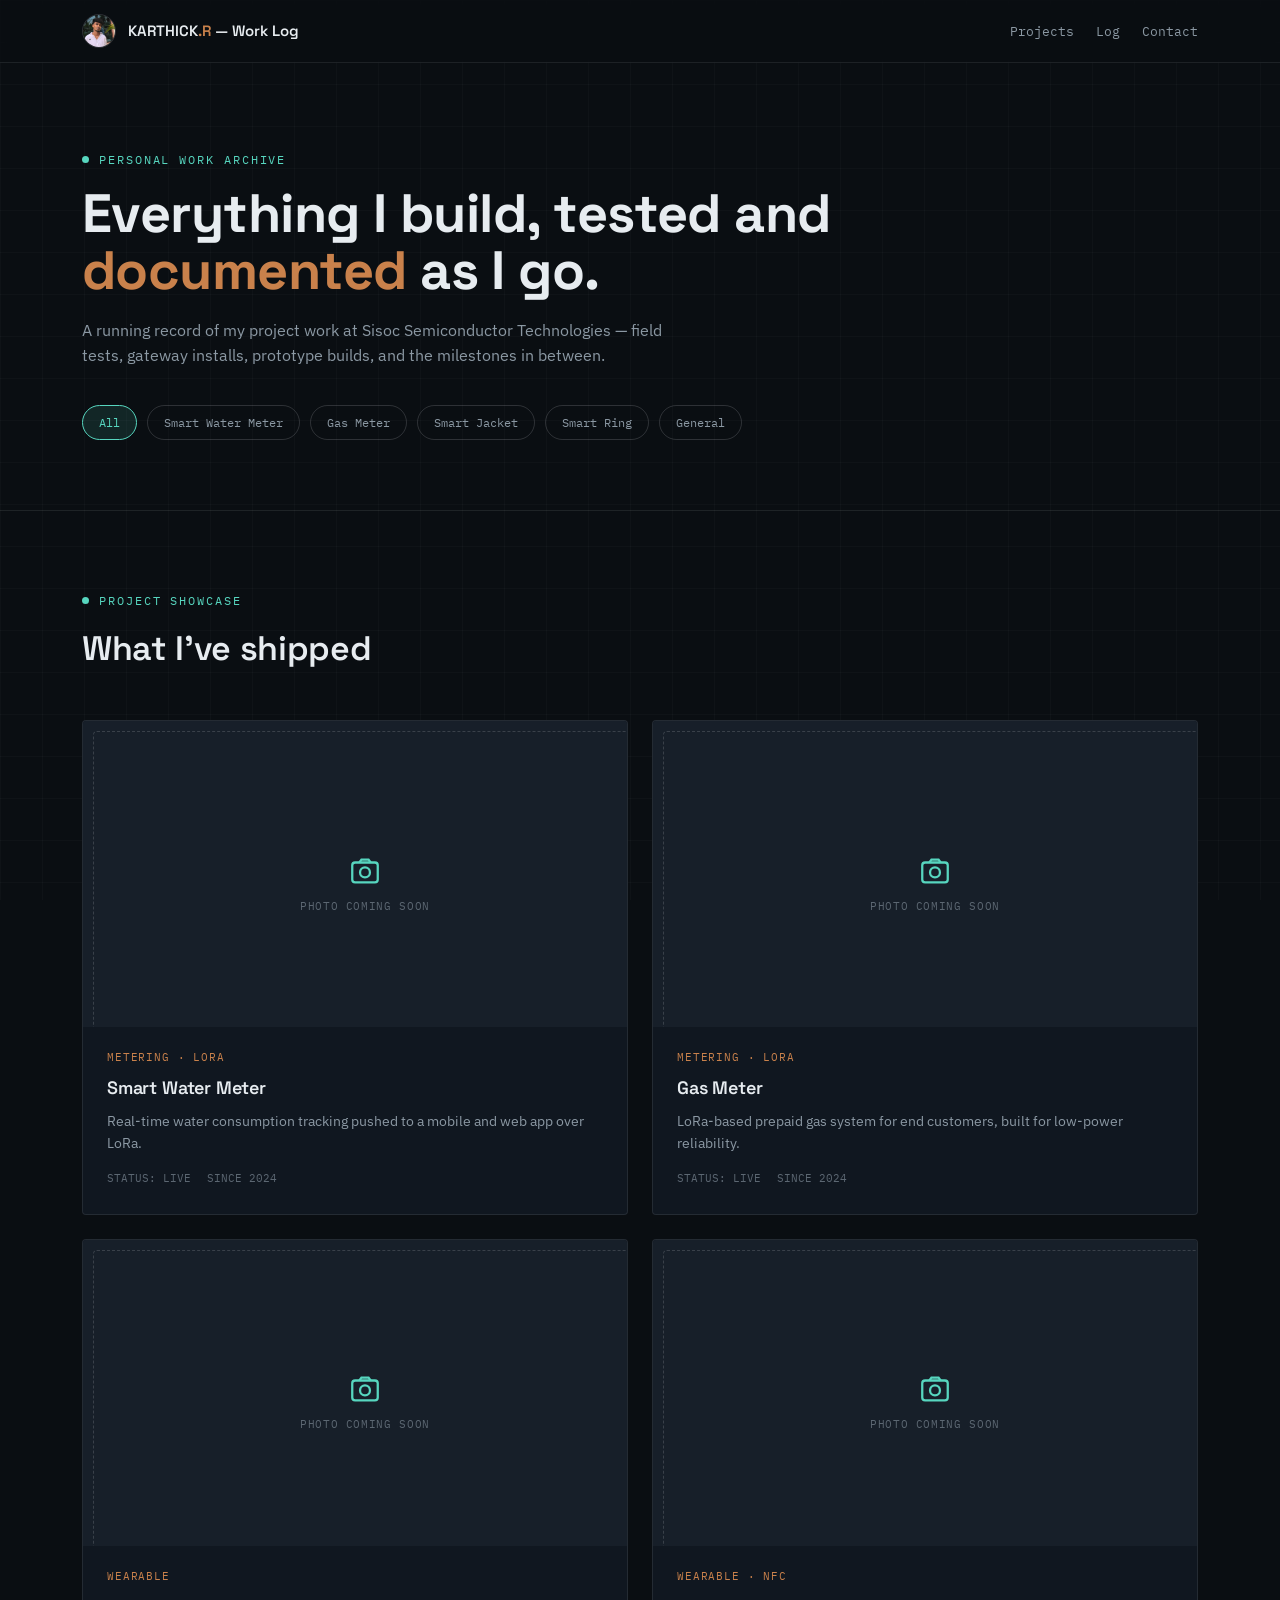
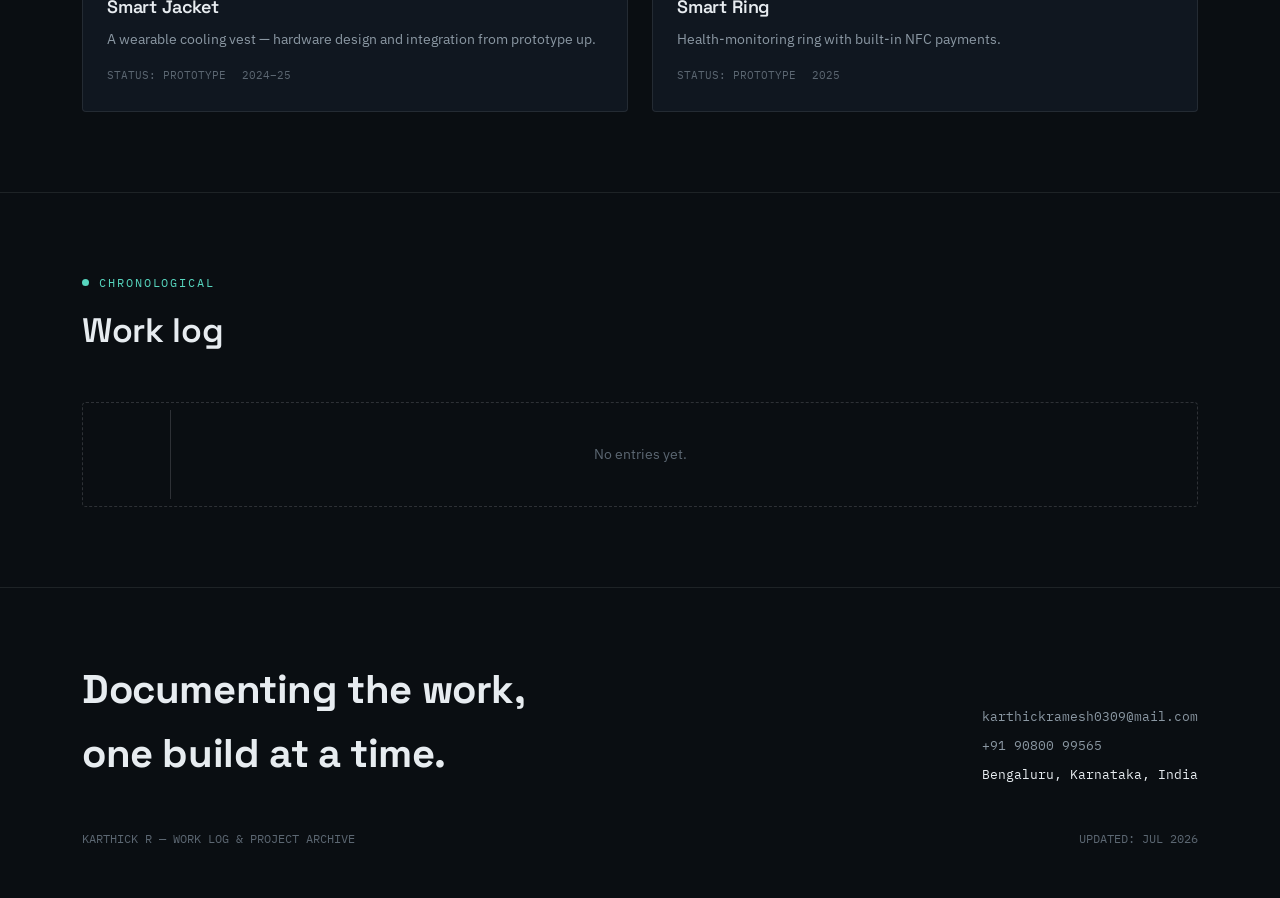
==== index.html @ 25d89728 "Rename index (2).html to index.html" ====
<!DOCTYPE html>
<html lang="en">
<head>
<meta charset="UTF-8">
<meta name="viewport" content="width=device-width, initial-scale=1.0">
<title>Karthick R — Work Log</title>
<style>

  @import url('https://fonts.googleapis.com/css2?family=Space+Grotesk:wght@400;500;600;700&family=IBM+Plex+Sans:wght@400;500;600&family=IBM+Plex+Mono:wght@400;500&display=swap');

  :root{
    --bg:#0A0E12; --surface:#101720; --surface-2:#171F29;
    --line: rgba(232,237,240,0.09); --line-strong: rgba(232,237,240,0.16);
    --copper:#C9814B; --copper-soft: rgba(201,129,75,0.14);
    --signal:#57D6BF; --signal-soft: rgba(87,214,191,0.12);
    --text:#E7ECF0; --text-muted:#8B98A3; --text-dim:#5C6772;
    --danger:#D9705E;
  }
  *{ box-sizing:border-box; margin:0; padding:0; }
  html{ scroll-behavior:smooth; }
  body{ background:var(--bg); color:var(--text); font-family:'IBM Plex Sans',sans-serif; line-height:1.6; }
  body::before{
    content:""; position:fixed; inset:0;
    background-image:linear-gradient(var(--line) 1px, transparent 1px), linear-gradient(90deg, var(--line) 1px, transparent 1px);
    background-size:42px 42px; opacity:0.3; pointer-events:none; z-index:0;
  }
  .wrap{ position:relative; z-index:1; max-width:1180px; margin:0 auto; padding:0 32px; }
  h1,h2,h3{ font-family:'Space Grotesk',sans-serif; letter-spacing:-0.01em; }
  .mono{ font-family:'IBM Plex Mono',monospace; }
  .eyebrow{ font-family:'IBM Plex Mono',monospace; font-size:12px; letter-spacing:0.16em; text-transform:uppercase; color:var(--signal); display:flex; align-items:center; gap:10px; }
  .eyebrow::before{ content:""; width:7px; height:7px; border-radius:50%; background:var(--signal); box-shadow:0 0 0 0 rgba(87,214,191,0.6); animation:blip 2.4s infinite; }
  @keyframes blip{ 0%{box-shadow:0 0 0 0 rgba(87,214,191,.55);} 70%{box-shadow:0 0 0 8px rgba(87,214,191,0);} 100%{box-shadow:0 0 0 0 rgba(87,214,191,0);} }

  nav{ position:fixed; top:0; left:0; right:0; z-index:60; backdrop-filter:blur(10px); background:rgba(10,14,18,0.75); border-bottom:1px solid var(--line); }
  nav .wrap{ display:flex; align-items:center; justify-content:space-between; padding:14px 32px; }
  .brand{ display:flex; align-items:center; gap:12px; }
  .brand img{ width:34px; height:34px; border-radius:50%; object-fit:cover; border:1px solid var(--line-strong); }
  .brand .name{ font-family:'Space Grotesk',sans-serif; font-weight:600; font-size:15px; }
  .brand .name span{ color:var(--copper); }
  .navlinks{ display:flex; gap:22px; align-items:center; font-family:'IBM Plex Mono',monospace; font-size:12.5px; color:var(--text-muted); }
  .navlinks a{ color:inherit; text-decoration:none; transition:color .2s; }
  .navlinks a:hover{ color:var(--text); }

  .btn{
    font-family:'IBM Plex Mono',monospace; font-size:12.5px; padding:10px 18px; border-radius:3px;
    border:1px solid var(--line-strong); cursor:pointer; background:transparent; color:var(--text);
    transition:transform .15s, border-color .15s, background .15s;
    display:inline-flex; align-items:center; gap:8px;
  }
  .btn:hover{ transform:translateY(-1px); border-color:var(--signal); color:var(--signal); }
  .btn-solid{ background:var(--copper); color:#0A0E12; border-color:var(--copper); font-weight:600; }
  .btn-solid:hover{ background:#DA9563; color:#0A0E12; }
  .btn-small{ padding:6px 12px; font-size:11px; }
  .btn-danger:hover{ border-color:var(--danger); color:var(--danger); }

  header.hero{ padding:150px 0 70px; }
  .hero h1{ font-size:clamp(34px,4.6vw,54px); font-weight:700; line-height:1.06; margin:16px 0 18px; max-width:760px; }
  .hero h1 .accent{ color:var(--copper); }
  .hero p{ color:var(--text-muted); max-width:600px; font-size:16px; }

  .filter-row{ display:flex; gap:10px; flex-wrap:wrap; margin-top:36px; }
  .filter-chip{
    font-family:'IBM Plex Mono',monospace; font-size:12px; padding:9px 16px; border-radius:20px;
    border:1px solid var(--line-strong); color:var(--text-muted); cursor:pointer; background:transparent;
    transition:border-color .2s, color .2s, background .2s;
  }
  .filter-chip:hover{ border-color:var(--signal); color:var(--text); }
  .filter-chip.active{ background:var(--signal-soft); border-color:var(--signal); color:var(--signal); }

  section{ padding:80px 0; border-top:1px solid var(--line); }
  .section-head{ margin-bottom:44px; display:flex; justify-content:space-between; align-items:flex-end; flex-wrap:wrap; gap:16px; }
  .section-head h2{ font-size:clamp(26px,3.2vw,34px); margin-top:12px; font-weight:600; }
  .section-head p{ color:var(--text-muted); font-size:14.5px; max-width:460px; margin-top:10px; }

  .project-grid{ display:grid; grid-template-columns:repeat(2,1fr); gap:24px; }
  .project-card{ background:var(--surface); border:1px solid var(--line); border-radius:4px; overflow:hidden; transition:border-color .25s, transform .25s; }
  .project-card:hover{ border-color:var(--signal); transform:translateY(-4px); }
  .project-cover{ position:relative; aspect-ratio:16/9; overflow:hidden; background:var(--surface-2); cursor:pointer; }
  .project-cover img{ width:100%; height:100%; object-fit:cover; display:block; transition:transform .5s ease; }
  .project-card:hover .project-cover img{ transform:scale(1.04); }
  .cover-empty{ width:100%; height:100%; display:flex; flex-direction:column; align-items:center; justify-content:center; gap:10px; color:var(--text-dim); border:1px dashed var(--line-strong); margin:10px; border-radius:4px; }
  .cover-empty svg{ stroke:var(--signal); }
  .cover-empty span{ font-family:'IBM Plex Mono',monospace; font-size:11px; letter-spacing:0.06em; }
  .project-body{ padding:22px 24px 26px; }
  .project-tag{ font-family:'IBM Plex Mono',monospace; font-size:10.5px; color:var(--copper); letter-spacing:0.08em; text-transform:uppercase; }
  .project-body h3{ font-size:18px; font-weight:600; margin:8px 0 8px; }
  .project-body p{ font-size:13.5px; color:var(--text-muted); }
  .project-meta{ display:flex; gap:16px; margin-top:16px; font-family:'IBM Plex Mono',monospace; font-size:11px; color:var(--text-dim); }

  .log-feed{ position:relative; }
  .log-feed::before{ content:""; position:absolute; left:88px; top:8px; bottom:8px; width:1px; background:var(--line-strong); }
  .log-feed.empty::before{ display:none; }
  .log-entry{ position:relative; padding-left:140px; margin-bottom:56px; }
  .log-entry:last-child{ margin-bottom:0; }
  .log-date{ position:absolute; left:0; top:2px; width:80px; text-align:right; font-family:'IBM Plex Mono',monospace; font-size:11.5px; color:var(--text-dim); line-height:1.5; }
  .log-dot{ position:absolute; left:84px; top:6px; width:9px; height:9px; border-radius:50%; background:var(--bg); border:2px solid var(--signal); }
  .log-top-row{ display:flex; justify-content:space-between; align-items:flex-start; gap:16px; }
  .log-tag{ font-family:'IBM Plex Mono',monospace; font-size:10.5px; color:var(--copper); text-transform:uppercase; letter-spacing:0.08em; }
  .log-entry h3{ font-size:17px; font-weight:600; margin:8px 0 14px; }
  .log-media{ display:grid; grid-template-columns:repeat(auto-fill, minmax(220px,1fr)); gap:14px; margin-bottom:14px; }
  figure{ background:var(--surface); border:1px solid var(--line); border-radius:4px; overflow:hidden; }
  figure img{ width:100%; aspect-ratio:4/3; object-fit:cover; display:block; cursor:zoom-in; }
  figcaption{ font-family:'IBM Plex Mono',monospace; font-size:11px; color:var(--text-muted); padding:10px 12px; border-top:1px solid var(--line); }
  .log-notes{ color:var(--text-muted); font-size:14px; }
  .empty-state{ color:var(--text-dim); font-size:14px; padding:40px 0; text-align:center; border:1px dashed var(--line-strong); border-radius:4px; }

  footer{ padding:70px 0 50px; border-top:1px solid var(--line); }
  .footer-grid{ display:flex; justify-content:space-between; align-items:flex-end; flex-wrap:wrap; gap:24px; }
  .contact-list{ display:flex; flex-direction:column; gap:8px; font-family:'IBM Plex Mono',monospace; font-size:13px; }
  .contact-list a{ color:var(--text-muted); text-decoration:none; }
  .contact-list a:hover{ color:var(--signal); }
  .foot-note{ margin-top:44px; display:flex; justify-content:space-between; color:var(--text-dim); font-size:11.5px; font-family:'IBM Plex Mono',monospace; flex-wrap:wrap; gap:10px; }

  .lightbox{ position:fixed; inset:0; background:rgba(6,8,10,0.92); display:none; align-items:center; justify-content:center; z-index:100; padding:40px; cursor:zoom-out; }
  .lightbox.open{ display:flex; }
  .lightbox img{ max-width:min(900px,100%); max-height:85vh; border-radius:4px; border:1px solid var(--line-strong); }

  /* MODAL */
  .modal-overlay{ position:fixed; inset:0; background:rgba(6,8,10,0.75); z-index:90; display:none; align-items:flex-start; justify-content:center; padding:80px 20px; overflow-y:auto; }
  .modal-overlay.open{ display:flex; }
  .modal{ background:var(--surface); border:1px solid var(--line-strong); border-radius:6px; width:100%; max-width:560px; padding:32px; }
  .modal h3{ font-size:19px; margin-bottom:22px; }
  .field{ margin-bottom:18px; }
  .field label{ display:block; font-family:'IBM Plex Mono',monospace; font-size:11px; color:var(--text-muted); text-transform:uppercase; letter-spacing:0.06em; margin-bottom:8px; }
  .field input[type=text], .field input[type=date], .field select, .field textarea{
    width:100%; background:var(--surface-2); border:1px solid var(--line-strong); border-radius:3px;
    padding:10px 12px; color:var(--text); font-family:'IBM Plex Sans',sans-serif; font-size:14px;
  }
  .field textarea{ resize:vertical; min-height:64px; }
  .field input:focus, .field select:focus, .field textarea:focus{ outline:2px solid var(--signal); outline-offset:1px; }
  .photo-rows{ display:flex; flex-direction:column; gap:12px; margin-bottom:12px; }
  .photo-row{ display:flex; gap:10px; align-items:flex-start; border:1px solid var(--line); border-radius:4px; padding:10px; }
  .photo-row .thumb{ width:64px; height:64px; border-radius:3px; object-fit:cover; background:var(--surface-2); flex-shrink:0; }
  .photo-row input[type=text]{ flex:1; }
  .photo-row .remove-row{ background:none; border:none; color:var(--text-dim); cursor:pointer; font-size:16px; padding:4px 8px; }
  .photo-row .remove-row:hover{ color:var(--danger); }
  .modal-actions{ display:flex; justify-content:flex-end; gap:10px; margin-top:24px; }
  .modal-close{ position:absolute; top:18px; right:20px; background:none; border:none; color:var(--text-dim); font-size:20px; cursor:pointer; }
  .modal{ position:relative; }
  .hint{ font-size:12px; color:var(--text-dim); margin-top:6px; }
  .status-msg{ font-family:'IBM Plex Mono',monospace; font-size:12px; color:var(--signal); margin-top:14px; display:none; }
  .file-btn{ display:inline-flex; align-items:center; gap:8px; }
  .file-input{ display:none; }

  .storage-banner{
    display:none; background:var(--danger); color:#1a0e0b; font-family:'IBM Plex Mono',monospace;
    font-size:13px; text-align:center; padding:10px 16px; position:relative; z-index:70;
  }
  .storage-banner.show{ display:block; }

  @media (max-width:860px){
    .project-grid{ grid-template-columns:1fr; }
    .navlinks a:not(.btn){ display:none; }
    .log-feed::before{ left:56px; }
    .log-entry{ padding-left:0; margin-top:26px; }
    .log-date{ position:static; text-align:left; margin-bottom:8px; }
    .log-dot{ display:none; }
    .log-top-row{ flex-direction:column; }
  }

.navlinks button{ display:none; }
</style>
</head>
<body>
<nav>
  <div class="wrap">
    <div class="brand">
      <img src="[data-uri]" alt="Karthick R">
      <div class="name">KARTHICK<span>.R</span> — Work Log</div>
    </div>
    <div class="navlinks">
      <a href="#projects">Projects</a>
      <a href="#log">Log</a>
      <a href="#contact">Contact</a>
    </div>
  </div>
</nav>
<header class="hero">
  <div class="wrap">
    <div class="eyebrow">Personal work archive</div>
    <h1>Everything I build, tested and <span class="accent">documented</span> as I go.</h1>
    <p>A running record of my project work at Sisoc Semiconductor Technologies — field tests, gateway installs, prototype builds, and the milestones in between.</p>
    <div class="filter-row" id="filterRow">
      <button class="filter-chip active" data-filter="all">All</button>
      <button class="filter-chip" data-filter="water">Smart Water Meter</button>
      <button class="filter-chip" data-filter="gas">Gas Meter</button>
      <button class="filter-chip" data-filter="jacket">Smart Jacket</button>
      <button class="filter-chip" data-filter="ring">Smart Ring</button>
      <button class="filter-chip" data-filter="general">General</button>
    </div>
  </div>
</header>
<section id="projects">
  <div class="wrap">
    <div class="section-head">
      <div><div class="eyebrow">Project showcase</div><h2>What I've shipped</h2></div>
    </div>
    <div class="project-grid" id="projectGrid">
    <div class="project-card" data-cat="water">
      <div class="project-cover">
        <div class="cover-empty">
               <svg width="34" height="34" viewBox="0 0 24 24" fill="none" stroke-width="1.6"><rect x="3" y="6" width="18" height="14" rx="2"/><circle cx="12" cy="13" r="3.5"/><path d="M8 6l1.5-2h5L16 6"/></svg>
               <span>PHOTO COMING SOON</span>
             </div>
      </div>
      <div class="project-body">
        <div class="project-tag">Metering · LoRa</div>
        <h3>Smart Water Meter</h3>
        <p>Real-time water consumption tracking pushed to a mobile and web app over LoRa.</p>
        <div class="project-meta"><span>STATUS: LIVE</span><span>SINCE 2024</span></div>
      </div>
    </div>
    <div class="project-card" data-cat="gas">
      <div class="project-cover">
        <div class="cover-empty">
               <svg width="34" height="34" viewBox="0 0 24 24" fill="none" stroke-width="1.6"><rect x="3" y="6" width="18" height="14" rx="2"/><circle cx="12" cy="13" r="3.5"/><path d="M8 6l1.5-2h5L16 6"/></svg>
               <span>PHOTO COMING SOON</span>
             </div>
      </div>
      <div class="project-body">
        <div class="project-tag">Metering · LoRa</div>
        <h3>Gas Meter</h3>
        <p>LoRa-based prepaid gas system for end customers, built for low-power reliability.</p>
        <div class="project-meta"><span>STATUS: LIVE</span><span>SINCE 2024</span></div>
      </div>
    </div>
    <div class="project-card" data-cat="jacket">
      <div class="project-cover">
        <div class="cover-empty">
               <svg width="34" height="34" viewBox="0 0 24 24" fill="none" stroke-width="1.6"><rect x="3" y="6" width="18" height="14" rx="2"/><circle cx="12" cy="13" r="3.5"/><path d="M8 6l1.5-2h5L16 6"/></svg>
               <span>PHOTO COMING SOON</span>
             </div>
      </div>
      <div class="project-body">
        <div class="project-tag">Wearable</div>
        <h3>Smart Jacket</h3>
        <p>A wearable cooling vest — hardware design and integration from prototype up.</p>
        <div class="project-meta"><span>STATUS: PROTOTYPE</span><span>2024–25</span></div>
      </div>
    </div>
    <div class="project-card" data-cat="ring">
      <div class="project-cover">
        <div class="cover-empty">
               <svg width="34" height="34" viewBox="0 0 24 24" fill="none" stroke-width="1.6"><rect x="3" y="6" width="18" height="14" rx="2"/><circle cx="12" cy="13" r="3.5"/><path d="M8 6l1.5-2h5L16 6"/></svg>
               <span>PHOTO COMING SOON</span>
             </div>
      </div>
      <div class="project-body">
        <div class="project-tag">Wearable · NFC</div>
        <h3>Smart Ring</h3>
        <p>Health-monitoring ring with built-in NFC payments.</p>
        <div class="project-meta"><span>STATUS: PROTOTYPE</span><span>2025</span></div>
      </div>
    </div></div>
  </div>
</section>
<section id="log">
  <div class="wrap">
    <div class="section-head">
      <div><div class="eyebrow">Chronological</div><h2>Work log</h2></div>
    </div>
    <div class="log-feed" id="logFeed"><div class="empty-state">No entries yet.</div></div>
  </div>
</section>
<footer id="contact">
  <div class="wrap">
    <div class="footer-grid">
      <h2 style="font-size:clamp(26px,3.6vw,40px); max-width:520px;">Documenting the work,<br>one build at a time.</h2>
      <div class="contact-list">
        <a href="mailto:karthickramesh0309@mail.com">karthickramesh0309@mail.com</a>
        <a href="tel:+919080099565">+91 90800 99565</a>
        <span>Bengaluru, Karnataka, India</span>
      </div>
    </div>
    <div class="foot-note">
      <span>KARTHICK R — WORK LOG &amp; PROJECT ARCHIVE</span>
      <span>UPDATED: JUL 2026</span>
    </div>
  </div>
</footer>
<div class="lightbox" id="lightbox"><img id="lightboxImg" src="" alt=""></div>
<script>
  const lightbox = document.getElementById('lightbox'), lbImg = document.getElementById('lightboxImg');
  document.querySelectorAll('.project-cover img, figure img').forEach(img=>{
    img.addEventListener('click', ()=>{ lbImg.src = img.src; lightbox.classList.add('open'); });
  });
  lightbox.addEventListener('click', ()=> lightbox.classList.remove('open'));
  const chips = document.querySelectorAll('.filter-chip');
  chips.forEach(chip=>{
    chip.addEventListener('click', ()=>{
      chips.forEach(c=>c.classList.remove('active'));
      chip.classList.add('active');
      const f = chip.dataset.filter;
      document.querySelectorAll('.project-card').forEach(c=> c.style.display = (f==='all'||c.dataset.cat===f) ? '' : 'none');
      document.querySelectorAll('.log-entry').forEach(en=> en.style.display = (f==='all'||en.dataset.cat===f) ? '' : 'none');
    });
  });
</script>
</body>
</html>
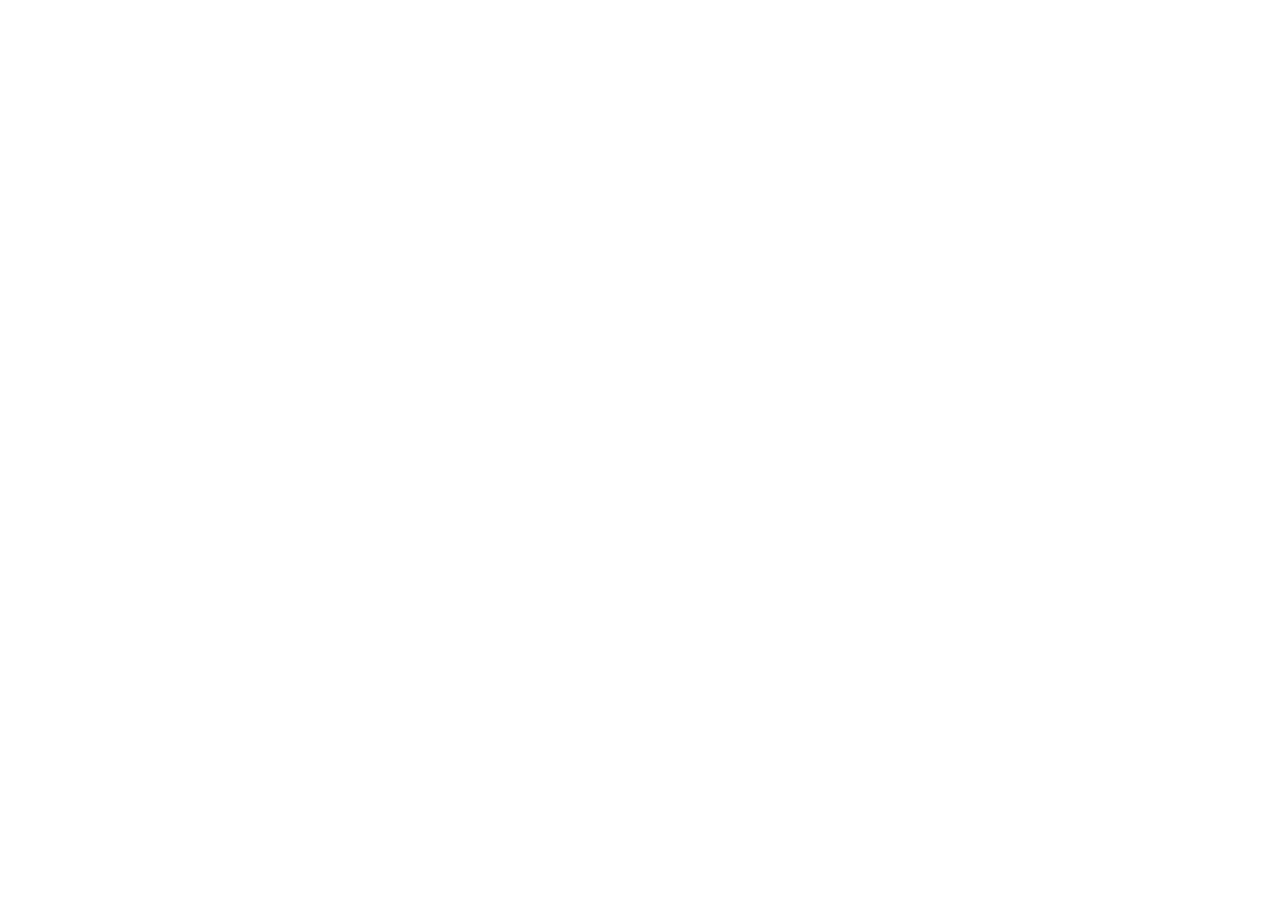
==== commit e5a6e4f6: "Initial Prakruthi salon webiste" ====
--- a/index.html
+++ b/index.html
@@ -1,300 +1,34 @@
-<!DOCTYPE html>
-<html lang="en">
-<head>
-<meta charset="UTF-8">
-<meta name="viewport" content="width=device-width, initial-scale=1.0">
-<title>Karthick R — Work Log</title>
-<style>
+<!doctype html>
+<html lang="en" class="scroll-smooth">
+  <head>
+    <meta charset="UTF-8" />
+    <meta name="viewport" content="width=device-width, initial-scale=1.0" />
+    <title>Prakruthi Beauty Salon | Real Salon Transformations & Services</title>
+    <meta name="description" content="Explore authentic before-and-after transformations at Prakruthi Beauty Salon. Professional hair styling, smoothing, facials, waxing, and bridal makeovers." />
+    <meta property="og:title" content="Prakruthi Beauty Salon | Real Salon Transformations & Services" />
+    <meta property="og:description" content="Interactive before & after transformations showcasing authentic hair, skin, and bridal beauty services at Prakruthi Beauty Salon." />
+    <meta property="og:type" content="website" />
+    <meta name="theme-color" content="#0d2818" />
+    <link rel="preconnect" href="https://fonts.googleapis.com">
+    <link rel="preconnect" href="https://fonts.gstatic.com" crossorigin>
+    <link href="https://fonts.googleapis.com/css2?family=Cormorant+Garamond:ital,wght@0,500;0,600;0,700;1,400;1,600&family=Playfair+Display:ital,wght@0,500;0,600;0,700;1,400;1,600&family=Plus+Jakarta+Sans:wght@300;400;500;600;700&display=swap" rel="stylesheet">
+    <script type="application/ld+json">
+    {
+      "@context": "https://schema.org",
+      "@type": "BeautySalon",
+      "name": "Prakruthi Beauty Salon",
+      "description": "Professional beauty salon offering authentic hair transformations, therapeutic facials, skin care, de-tanning, waxing, and bridal makeovers.",
+      "image": "https://images.unsplash.com/photo-1560066984-138dadb4c035?q=80&w=1200&auto=format&fit=crop",
+      "priceRange": "₹₹",
+      "currenciesAccepted": "INR",
+      "paymentAccepted": "Cash, UPI, Credit Card",
+      "openingHours": "Mo-Su 09:30-20:30"
+    }
+    </script>
+  </head>
+  <body class="bg-[#fcfaf7] text-neutral-900 selection:bg-[#143d23] selection:text-white antialiased overflow-x-hidden">
+    <div id="root"></div>
+    <script type="module" src="/src/main.tsx"></script>
+  </body>
+</html>
 
-  @import url('https://fonts.googleapis.com/css2?family=Space+Grotesk:wght@400;500;600;700&family=IBM+Plex+Sans:wght@400;500;600&family=IBM+Plex+Mono:wght@400;500&display=swap');
-
-  :root{
-    --bg:#0A0E12; --surface:#101720; --surface-2:#171F29;
-    --line: rgba(232,237,240,0.09); --line-strong: rgba(232,237,240,0.16);
-    --copper:#C9814B; --copper-soft: rgba(201,129,75,0.14);
-    --signal:#57D6BF; --signal-soft: rgba(87,214,191,0.12);
-    --text:#E7ECF0; --text-muted:#8B98A3; --text-dim:#5C6772;
-    --danger:#D9705E;
-  }
-  *{ box-sizing:border-box; margin:0; padding:0; }
-  html{ scroll-behavior:smooth; }
-  body{ background:var(--bg); color:var(--text); font-family:'IBM Plex Sans',sans-serif; line-height:1.6; }
-  body::before{
-    content:""; position:fixed; inset:0;
-    background-image:linear-gradient(var(--line) 1px, transparent 1px), linear-gradient(90deg, var(--line) 1px, transparent 1px);
-    background-size:42px 42px; opacity:0.3; pointer-events:none; z-index:0;
-  }
-  .wrap{ position:relative; z-index:1; max-width:1180px; margin:0 auto; padding:0 32px; }
-  h1,h2,h3{ font-family:'Space Grotesk',sans-serif; letter-spacing:-0.01em; }
-  .mono{ font-family:'IBM Plex Mono',monospace; }
-  .eyebrow{ font-family:'IBM Plex Mono',monospace; font-size:12px; letter-spacing:0.16em; text-transform:uppercase; color:var(--signal); display:flex; align-items:center; gap:10px; }
-  .eyebrow::before{ content:""; width:7px; height:7px; border-radius:50%; background:var(--signal); box-shadow:0 0 0 0 rgba(87,214,191,0.6); animation:blip 2.4s infinite; }
-  @keyframes blip{ 0%{box-shadow:0 0 0 0 rgba(87,214,191,.55);} 70%{box-shadow:0 0 0 8px rgba(87,214,191,0);} 100%{box-shadow:0 0 0 0 rgba(87,214,191,0);} }
-
-  nav{ position:fixed; top:0; left:0; right:0; z-index:60; backdrop-filter:blur(10px); background:rgba(10,14,18,0.75); border-bottom:1px solid var(--line); }
-  nav .wrap{ display:flex; align-items:center; justify-content:space-between; padding:14px 32px; }
-  .brand{ display:flex; align-items:center; gap:12px; }
-  .brand img{ width:34px; height:34px; border-radius:50%; object-fit:cover; border:1px solid var(--line-strong); }
-  .brand .name{ font-family:'Space Grotesk',sans-serif; font-weight:600; font-size:15px; }
-  .brand .name span{ color:var(--copper); }
-  .navlinks{ display:flex; gap:22px; align-items:center; font-family:'IBM Plex Mono',monospace; font-size:12.5px; color:var(--text-muted); }
-  .navlinks a{ color:inherit; text-decoration:none; transition:color .2s; }
-  .navlinks a:hover{ color:var(--text); }
-
-  .btn{
-    font-family:'IBM Plex Mono',monospace; font-size:12.5px; padding:10px 18px; border-radius:3px;
-    border:1px solid var(--line-strong); cursor:pointer; background:transparent; color:var(--text);
-    transition:transform .15s, border-color .15s, background .15s;
-    display:inline-flex; align-items:center; gap:8px;
-  }
-  .btn:hover{ transform:translateY(-1px); border-color:var(--signal); color:var(--signal); }
-  .btn-solid{ background:var(--copper); color:#0A0E12; border-color:var(--copper); font-weight:600; }
-  .btn-solid:hover{ background:#DA9563; color:#0A0E12; }
-  .btn-small{ padding:6px 12px; font-size:11px; }
-  .btn-danger:hover{ border-color:var(--danger); color:var(--danger); }
-
-  header.hero{ padding:150px 0 70px; }
-  .hero h1{ font-size:clamp(34px,4.6vw,54px); font-weight:700; line-height:1.06; margin:16px 0 18px; max-width:760px; }
-  .hero h1 .accent{ color:var(--copper); }
-  .hero p{ color:var(--text-muted); max-width:600px; font-size:16px; }
-
-  .filter-row{ display:flex; gap:10px; flex-wrap:wrap; margin-top:36px; }
-  .filter-chip{
-    font-family:'IBM Plex Mono',monospace; font-size:12px; padding:9px 16px; border-radius:20px;
-    border:1px solid var(--line-strong); color:var(--text-muted); cursor:pointer; background:transparent;
-    transition:border-color .2s, color .2s, background .2s;
-  }
-  .filter-chip:hover{ border-color:var(--signal); color:var(--text); }
-  .filter-chip.active{ background:var(--signal-soft); border-color:var(--signal); color:var(--signal); }
-
-  section{ padding:80px 0; border-top:1px solid var(--line); }
-  .section-head{ margin-bottom:44px; display:flex; justify-content:space-between; align-items:flex-end; flex-wrap:wrap; gap:16px; }
-  .section-head h2{ font-size:clamp(26px,3.2vw,34px); margin-top:12px; font-weight:600; }
-  .section-head p{ color:var(--text-muted); font-size:14.5px; max-width:460px; margin-top:10px; }
-
-  .project-grid{ display:grid; grid-template-columns:repeat(2,1fr); gap:24px; }
-  .project-card{ background:var(--surface); border:1px solid var(--line); border-radius:4px; overflow:hidden; transition:border-color .25s, transform .25s; }
-  .project-card:hover{ border-color:var(--signal); transform:translateY(-4px); }
-  .project-cover{ position:relative; aspect-ratio:16/9; overflow:hidden; background:var(--surface-2); cursor:pointer; }
-  .project-cover img{ width:100%; height:100%; object-fit:cover; display:block; transition:transform .5s ease; }
-  .project-card:hover .project-cover img{ transform:scale(1.04); }
-  .cover-empty{ width:100%; height:100%; display:flex; flex-direction:column; align-items:center; justify-content:center; gap:10px; color:var(--text-dim); border:1px dashed var(--line-strong); margin:10px; border-radius:4px; }
-  .cover-empty svg{ stroke:var(--signal); }
-  .cover-empty span{ font-family:'IBM Plex Mono',monospace; font-size:11px; letter-spacing:0.06em; }
-  .project-body{ padding:22px 24px 26px; }
-  .project-tag{ font-family:'IBM Plex Mono',monospace; font-size:10.5px; color:var(--copper); letter-spacing:0.08em; text-transform:uppercase; }
-  .project-body h3{ font-size:18px; font-weight:600; margin:8px 0 8px; }
-  .project-body p{ font-size:13.5px; color:var(--text-muted); }
-  .project-meta{ display:flex; gap:16px; margin-top:16px; font-family:'IBM Plex Mono',monospace; font-size:11px; color:var(--text-dim); }
-
-  .log-feed{ position:relative; }
-  .log-feed::before{ content:""; position:absolute; left:88px; top:8px; bottom:8px; width:1px; background:var(--line-strong); }
-  .log-feed.empty::before{ display:none; }
-  .log-entry{ position:relative; padding-left:140px; margin-bottom:56px; }
-  .log-entry:last-child{ margin-bottom:0; }
-  .log-date{ position:absolute; left:0; top:2px; width:80px; text-align:right; font-family:'IBM Plex Mono',monospace; font-size:11.5px; color:var(--text-dim); line-height:1.5; }
-  .log-dot{ position:absolute; left:84px; top:6px; width:9px; height:9px; border-radius:50%; background:var(--bg); border:2px solid var(--signal); }
-  .log-top-row{ display:flex; justify-content:space-between; align-items:flex-start; gap:16px; }
-  .log-tag{ font-family:'IBM Plex Mono',monospace; font-size:10.5px; color:var(--copper); text-transform:uppercase; letter-spacing:0.08em; }
-  .log-entry h3{ font-size:17px; font-weight:600; margin:8px 0 14px; }
-  .log-media{ display:grid; grid-template-columns:repeat(auto-fill, minmax(220px,1fr)); gap:14px; margin-bottom:14px; }
-  figure{ background:var(--surface); border:1px solid var(--line); border-radius:4px; overflow:hidden; }
-  figure img{ width:100%; aspect-ratio:4/3; object-fit:cover; display:block; cursor:zoom-in; }
-  figcaption{ font-family:'IBM Plex Mono',monospace; font-size:11px; color:var(--text-muted); padding:10px 12px; border-top:1px solid var(--line); }
-  .log-notes{ color:var(--text-muted); font-size:14px; }
-  .empty-state{ color:var(--text-dim); font-size:14px; padding:40px 0; text-align:center; border:1px dashed var(--line-strong); border-radius:4px; }
-
-  footer{ padding:70px 0 50px; border-top:1px solid var(--line); }
-  .footer-grid{ display:flex; justify-content:space-between; align-items:flex-end; flex-wrap:wrap; gap:24px; }
-  .contact-list{ display:flex; flex-direction:column; gap:8px; font-family:'IBM Plex Mono',monospace; font-size:13px; }
-  .contact-list a{ color:var(--text-muted); text-decoration:none; }
-  .contact-list a:hover{ color:var(--signal); }
-  .foot-note{ margin-top:44px; display:flex; justify-content:space-between; color:var(--text-dim); font-size:11.5px; font-family:'IBM Plex Mono',monospace; flex-wrap:wrap; gap:10px; }
-
-  .lightbox{ position:fixed; inset:0; background:rgba(6,8,10,0.92); display:none; align-items:center; justify-content:center; z-index:100; padding:40px; cursor:zoom-out; }
-  .lightbox.open{ display:flex; }
-  .lightbox img{ max-width:min(900px,100%); max-height:85vh; border-radius:4px; border:1px solid var(--line-strong); }
-
-  /* MODAL */
-  .modal-overlay{ position:fixed; inset:0; background:rgba(6,8,10,0.75); z-index:90; display:none; align-items:flex-start; justify-content:center; padding:80px 20px; overflow-y:auto; }
-  .modal-overlay.open{ display:flex; }
-  .modal{ background:var(--surface); border:1px solid var(--line-strong); border-radius:6px; width:100%; max-width:560px; padding:32px; }
-  .modal h3{ font-size:19px; margin-bottom:22px; }
-  .field{ margin-bottom:18px; }
-  .field label{ display:block; font-family:'IBM Plex Mono',monospace; font-size:11px; color:var(--text-muted); text-transform:uppercase; letter-spacing:0.06em; margin-bottom:8px; }
-  .field input[type=text], .field input[type=date], .field select, .field textarea{
-    width:100%; background:var(--surface-2); border:1px solid var(--line-strong); border-radius:3px;
-    padding:10px 12px; color:var(--text); font-family:'IBM Plex Sans',sans-serif; font-size:14px;
-  }
-  .field textarea{ resize:vertical; min-height:64px; }
-  .field input:focus, .field select:focus, .field textarea:focus{ outline:2px solid var(--signal); outline-offset:1px; }
-  .photo-rows{ display:flex; flex-direction:column; gap:12px; margin-bottom:12px; }
-  .photo-row{ display:flex; gap:10px; align-items:flex-start; border:1px solid var(--line); border-radius:4px; padding:10px; }
-  .photo-row .thumb{ width:64px; height:64px; border-radius:3px; object-fit:cover; background:var(--surface-2); flex-shrink:0; }
-  .photo-row input[type=text]{ flex:1; }
-  .photo-row .remove-row{ background:none; border:none; color:var(--text-dim); cursor:pointer; font-size:16px; padding:4px 8px; }
-  .photo-row .remove-row:hover{ color:var(--danger); }
-  .modal-actions{ display:flex; justify-content:flex-end; gap:10px; margin-top:24px; }
-  .modal-close{ position:absolute; top:18px; right:20px; background:none; border:none; color:var(--text-dim); font-size:20px; cursor:pointer; }
-  .modal{ position:relative; }
-  .hint{ font-size:12px; color:var(--text-dim); margin-top:6px; }
-  .status-msg{ font-family:'IBM Plex Mono',monospace; font-size:12px; color:var(--signal); margin-top:14px; display:none; }
-  .file-btn{ display:inline-flex; align-items:center; gap:8px; }
-  .file-input{ display:none; }
-
-  .storage-banner{
-    display:none; background:var(--danger); color:#1a0e0b; font-family:'IBM Plex Mono',monospace;
-    font-size:13px; text-align:center; padding:10px 16px; position:relative; z-index:70;
-  }
-  .storage-banner.show{ display:block; }
-
-  @media (max-width:860px){
-    .project-grid{ grid-template-columns:1fr; }
-    .navlinks a:not(.btn){ display:none; }
-    .log-feed::before{ left:56px; }
-    .log-entry{ padding-left:0; margin-top:26px; }
-    .log-date{ position:static; text-align:left; margin-bottom:8px; }
-    .log-dot{ display:none; }
-    .log-top-row{ flex-direction:column; }
-  }
-
-.navlinks button{ display:none; }
-</style>
-</head>
-<body>
-<nav>
-  <div class="wrap">
-    <div class="brand">
-      <img src="[data-uri]" alt="Karthick R">
-      <div class="name">KARTHICK<span>.R</span> — Work Log</div>
-    </div>
-    <div class="navlinks">
-      <a href="#projects">Projects</a>
-      <a href="#log">Log</a>
-      <a href="#contact">Contact</a>
-    </div>
-  </div>
-</nav>
-<header class="hero">
-  <div class="wrap">
-    <div class="eyebrow">Personal work archive</div>
-    <h1>Everything I build, tested and <span class="accent">documented</span> as I go.</h1>
-    <p>A running record of my project work at Sisoc Semiconductor Technologies — field tests, gateway installs, prototype builds, and the milestones in between.</p>
-    <div class="filter-row" id="filterRow">
-      <button class="filter-chip active" data-filter="all">All</button>
-      <button class="filter-chip" data-filter="water">Smart Water Meter</button>
-      <button class="filter-chip" data-filter="gas">Gas Meter</button>
-      <button class="filter-chip" data-filter="jacket">Smart Jacket</button>
-      <button class="filter-chip" data-filter="ring">Smart Ring</button>
-      <button class="filter-chip" data-filter="general">General</button>
-    </div>
-  </div>
-</header>
-<section id="projects">
-  <div class="wrap">
-    <div class="section-head">
-      <div><div class="eyebrow">Project showcase</div><h2>What I've shipped</h2></div>
-    </div>
-    <div class="project-grid" id="projectGrid">
-    <div class="project-card" data-cat="water">
-      <div class="project-cover">
-        <div class="cover-empty">
-               <svg width="34" height="34" viewBox="0 0 24 24" fill="none" stroke-width="1.6"><rect x="3" y="6" width="18" height="14" rx="2"/><circle cx="12" cy="13" r="3.5"/><path d="M8 6l1.5-2h5L16 6"/></svg>
-               <span>PHOTO COMING SOON</span>
-             </div>
-      </div>
-      <div class="project-body">
-        <div class="project-tag">Metering · LoRa</div>
-        <h3>Smart Water Meter</h3>
-        <p>Real-time water consumption tracking pushed to a mobile and web app over LoRa.</p>
-        <div class="project-meta"><span>STATUS: LIVE</span><span>SINCE 2024</span></div>
-      </div>
-    </div>
-    <div class="project-card" data-cat="gas">
-      <div class="project-cover">
-        <div class="cover-empty">
-               <svg width="34" height="34" viewBox="0 0 24 24" fill="none" stroke-width="1.6"><rect x="3" y="6" width="18" height="14" rx="2"/><circle cx="12" cy="13" r="3.5"/><path d="M8 6l1.5-2h5L16 6"/></svg>
-               <span>PHOTO COMING SOON</span>
-             </div>
-      </div>
-      <div class="project-body">
-        <div class="project-tag">Metering · LoRa</div>
-        <h3>Gas Meter</h3>
-        <p>LoRa-based prepaid gas system for end customers, built for low-power reliability.</p>
-        <div class="project-meta"><span>STATUS: LIVE</span><span>SINCE 2024</span></div>
-      </div>
-    </div>
-    <div class="project-card" data-cat="jacket">
-      <div class="project-cover">
-        <div class="cover-empty">
-               <svg width="34" height="34" viewBox="0 0 24 24" fill="none" stroke-width="1.6"><rect x="3" y="6" width="18" height="14" rx="2"/><circle cx="12" cy="13" r="3.5"/><path d="M8 6l1.5-2h5L16 6"/></svg>
-               <span>PHOTO COMING SOON</span>
-             </div>
-      </div>
-      <div class="project-body">
-        <div class="project-tag">Wearable</div>
-        <h3>Smart Jacket</h3>
-        <p>A wearable cooling vest — hardware design and integration from prototype up.</p>
-        <div class="project-meta"><span>STATUS: PROTOTYPE</span><span>2024–25</span></div>
-      </div>
-    </div>
-    <div class="project-card" data-cat="ring">
-      <div class="project-cover">
-        <div class="cover-empty">
-               <svg width="34" height="34" viewBox="0 0 24 24" fill="none" stroke-width="1.6"><rect x="3" y="6" width="18" height="14" rx="2"/><circle cx="12" cy="13" r="3.5"/><path d="M8 6l1.5-2h5L16 6"/></svg>
-               <span>PHOTO COMING SOON</span>
-             </div>
-      </div>
-      <div class="project-body">
-        <div class="project-tag">Wearable · NFC</div>
-        <h3>Smart Ring</h3>
-        <p>Health-monitoring ring with built-in NFC payments.</p>
-        <div class="project-meta"><span>STATUS: PROTOTYPE</span><span>2025</span></div>
-      </div>
-    </div></div>
-  </div>
-</section>
-<section id="log">
-  <div class="wrap">
-    <div class="section-head">
-      <div><div class="eyebrow">Chronological</div><h2>Work log</h2></div>
-    </div>
-    <div class="log-feed" id="logFeed"><div class="empty-state">No entries yet.</div></div>
-  </div>
-</section>
-<footer id="contact">
-  <div class="wrap">
-    <div class="footer-grid">
-      <h2 style="font-size:clamp(26px,3.6vw,40px); max-width:520px;">Documenting the work,<br>one build at a time.</h2>
-      <div class="contact-list">
-        <a href="mailto:karthickramesh0309@mail.com">karthickramesh0309@mail.com</a>
-        <a href="tel:+919080099565">+91 90800 99565</a>
-        <span>Bengaluru, Karnataka, India</span>
-      </div>
-    </div>
-    <div class="foot-note">
-      <span>KARTHICK R — WORK LOG &amp; PROJECT ARCHIVE</span>
-      <span>UPDATED: JUL 2026</span>
-    </div>
-  </div>
-</footer>
-<div class="lightbox" id="lightbox"><img id="lightboxImg" src="" alt=""></div>
-<script>
-  const lightbox = document.getElementById('lightbox'), lbImg = document.getElementById('lightboxImg');
-  document.querySelectorAll('.project-cover img, figure img').forEach(img=>{
-    img.addEventListener('click', ()=>{ lbImg.src = img.src; lightbox.classList.add('open'); });
-  });
-  lightbox.addEventListener('click', ()=> lightbox.classList.remove('open'));
-  const chips = document.querySelectorAll('.filter-chip');
-  chips.forEach(chip=>{
-    chip.addEventListener('click', ()=>{
-      chips.forEach(c=>c.classList.remove('active'));
-      chip.classList.add('active');
-      const f = chip.dataset.filter;
-      document.querySelectorAll('.project-card').forEach(c=> c.style.display = (f==='all'||c.dataset.cat===f) ? '' : 'none');
-      document.querySelectorAll('.log-entry').forEach(en=> en.style.display = (f==='all'||en.dataset.cat===f) ? '' : 'none');
-    });
-  });
-</script>
-</body>
-</html>
